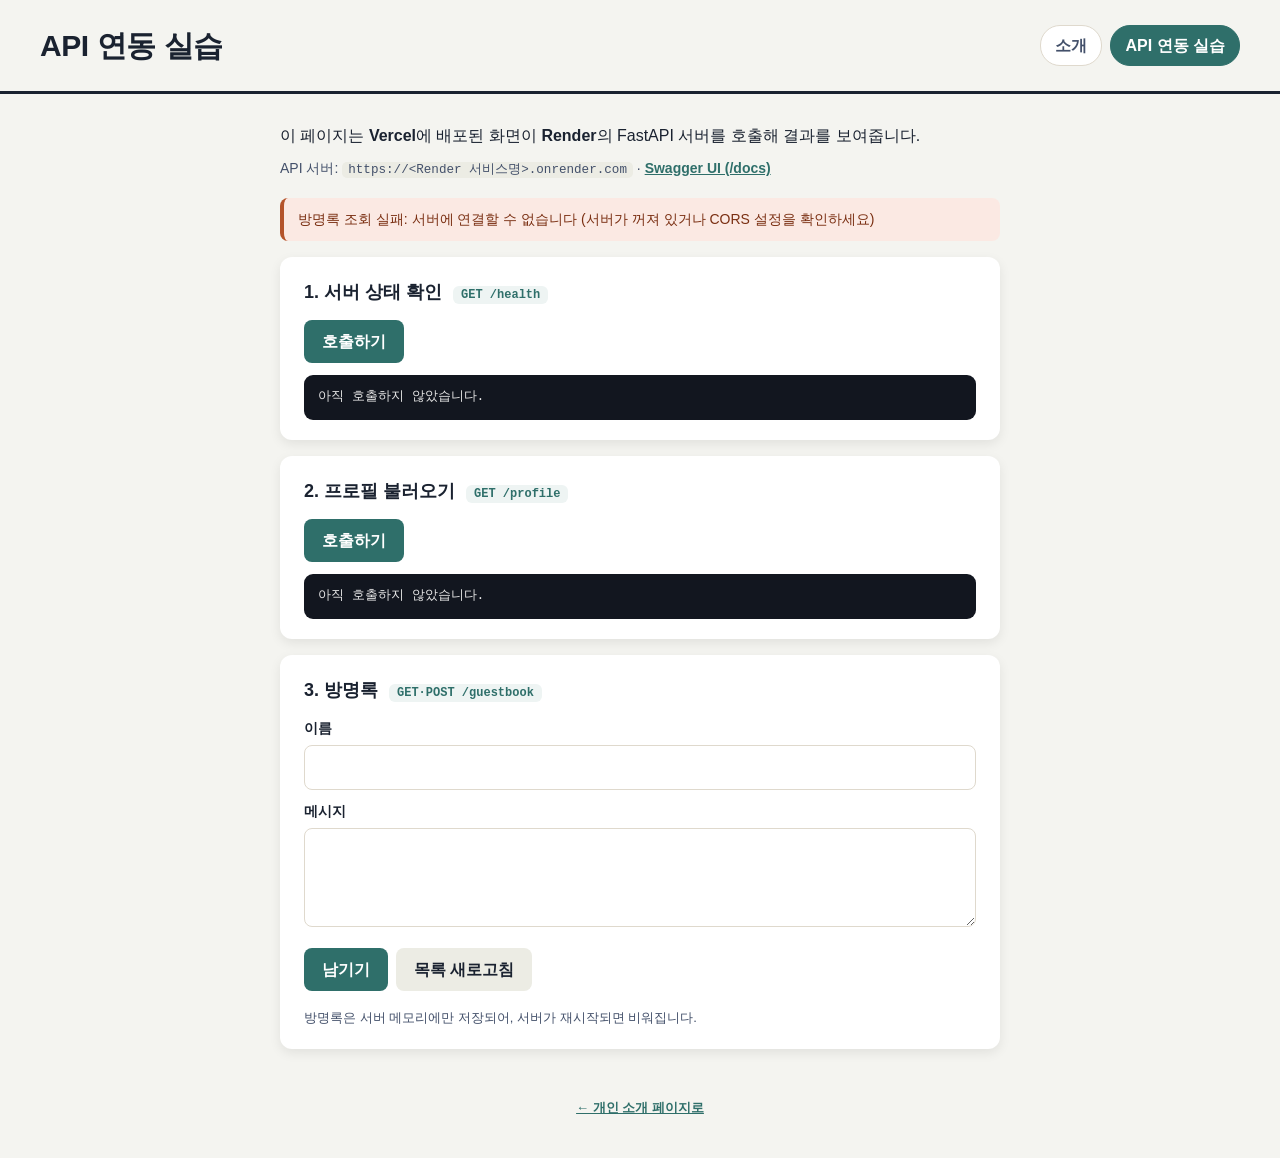
==== frontend/demo.html @ 352fee20 "feat(frontend): API 연동 실습 페이지 - config.js: 접속 주소에 따라 로컬/배포 API 주소 자동 선택 - demo.html/demo.js: /health" ====
<!DOCTYPE html>
<html lang="ko">
<head>
  <meta charset="UTF-8">
  <meta name="viewport" content="width=device-width, initial-scale=1.0">
  <title>API 연동 실습 — 박준우</title>
  <meta name="description" content="FastAPI 백엔드 API를 호출하고 결과를 보여주는 연동 실습 페이지">
  <link rel="stylesheet" href="css/style.css">
</head>
<body>
  <header class="site-header">
    <h1>API 연동 실습</h1>
    <nav aria-label="페이지 이동">
      <a href="index.html">소개</a>
      <a href="demo.html" aria-current="page">API 연동 실습</a>
    </nav>
  </header>

  <main class="page">
    <p class="lead">
      이 페이지는 <strong>Vercel</strong>에 배포된 화면이 <strong>Render</strong>의 FastAPI 서버를 호출해 결과를 보여줍니다.
    </p>
    <p class="endpoint">
      API 서버: <code id="api-base"></code> ·
      <a id="docs-link" href="#" target="_blank" rel="noopener">Swagger UI (/docs)</a>
    </p>

    <!-- 요청 상태 표시 (요청 중 / 성공 / 오류 / 서버 깨우는 중) -->
    <p id="status" class="status" role="status" aria-live="polite">준비됨</p>

    <section class="panel">
      <h2>1. 서버 상태 확인 <span class="method">GET /health</span></h2>
      <button id="btn-health" type="button">호출하기</button>
      <pre id="out-health" class="out" aria-label="서버 상태 응답">아직 호출하지 않았습니다.</pre>
    </section>

    <section class="panel">
      <h2>2. 프로필 불러오기 <span class="method">GET /profile</span></h2>
      <button id="btn-profile" type="button">호출하기</button>
      <pre id="out-profile" class="out" aria-label="프로필 응답">아직 호출하지 않았습니다.</pre>
    </section>

    <section class="panel">
      <h2>3. 방명록 <span class="method">GET·POST /guestbook</span></h2>
      <form id="guestbook-form">
        <label for="gb-name">이름</label>
        <input id="gb-name" name="name" maxlength="20" required autocomplete="off">
        <label for="gb-message">메시지</label>
        <textarea id="gb-message" name="message" maxlength="200" rows="3" required></textarea>
        <div class="row">
          <button type="submit">남기기</button>
          <button id="btn-refresh" type="button" class="secondary">목록 새로고침</button>
        </div>
      </form>
      <ul id="guestbook-list" class="guestbook"></ul>
      <p class="hint">방명록은 서버 메모리에만 저장되어, 서버가 재시작되면 비워집니다.</p>
    </section>
  </main>

  <footer class="site-footer">
    <p><a href="index.html">← 개인 소개 페이지로</a></p>
  </footer>

  <script src="js/config.js"></script>
  <script src="js/demo.js"></script>
</body>
</html>
---- frontend/css/style.css ----
/* 두 페이지(index.html, demo.html) 공용 스타일 */
* { box-sizing: border-box; margin: 0; }

:root {
  --brand: #2f6f6a;
  --brand-dark: #24564f;
  --bg: #f4f4f0;
  --ink: #1a2230;
  --ink-soft: #43506a;
  --card-bg: #ffffff;
  --line: #dfd9cd;
}

body {
  font-family: "Pretendard", -apple-system, BlinkMacSystemFont, "Malgun Gothic",
               "Apple SD Gothic Neo", "Noto Sans KR", sans-serif;
  background: var(--bg);
  color: var(--ink);
  line-height: 1.7;
}

a { color: var(--brand); font-weight: 600; }
a:hover { color: var(--brand-dark); }

/* 헤더 + 내비게이션 */
.site-header {
  display: flex;
  justify-content: space-between;
  align-items: center;
  flex-wrap: wrap;
  gap: 12px;
  padding: 20px 40px;
  border-bottom: 3px solid var(--ink);
}
.site-header h1 { font-size: clamp(22px, 4vw, 30px); letter-spacing: -0.4px; }
.site-header nav { display: flex; gap: 8px; }
.site-header nav a {
  padding: 6px 14px;
  border-radius: 20px;
  text-decoration: none;
  color: var(--ink-soft);
  border: 1px solid var(--line);
  background: var(--card-bg);
}
.site-header nav a:hover { border-color: var(--brand); color: var(--brand); }
.site-header nav a[aria-current="page"] {
  background: var(--brand);
  border-color: var(--brand);
  color: #fff;
}

/* 카드 */
.cards {
  display: flex;
  gap: 20px;
  flex-wrap: wrap;
  justify-content: center;
  align-items: stretch;
  padding: 32px 20px;
  max-width: 1100px;
  margin: 0 auto;
}
.card {
  background: var(--card-bg);
  border-radius: 12px;
  padding: 24px;
  width: 300px;
  text-align: center;
  box-shadow: 0 4px 12px rgba(0, 0, 0, 0.08);
  transition: transform 0.2s;
}
.card:hover { transform: translateY(-6px); }
.card h2 { font-size: 20px; margin: 4px 0; }
.card p { margin: 8px 0; }
.card .role { color: var(--brand); font-weight: 700; }

/* 프로필 이니셜 아바타 (이미지 없이 원형으로 표시) */
.avatar {
  width: 96px;
  height: 96px;
  margin: 0 auto 8px;
  border-radius: 50%;
  background: var(--brand);
  color: #fff;
  font-size: 40px;
  font-weight: 700;
  display: flex;
  align-items: center;
  justify-content: center;
}

/* 관심 분야 태그 */
.tags {
  list-style: none;
  padding: 0;
  margin-top: 12px;
  display: flex;
  gap: 8px;
  flex-wrap: wrap;
  justify-content: center;
}
.tags li {
  padding: 3px 12px;
  border-radius: 16px;
  background: #ecece4;
  color: var(--ink-soft);
  font-size: 14px;
}

/* ── API 연동 실습 페이지 (demo.html) ─────────────────── */
.page { max-width: 760px; margin: 0 auto; padding: 28px 20px 8px; }
.lead { margin-bottom: 8px; }
.endpoint { font-size: 14px; color: var(--ink-soft); word-break: break-all; }
code {
  font-family: "JetBrains Mono", Consolas, monospace;
  background: #ecece4;
  padding: 1px 6px;
  border-radius: 5px;
  font-size: 0.9em;
}

.status {
  position: sticky;
  top: 0;
  z-index: 1;
  margin: 16px 0;
  padding: 10px 14px;
  border-radius: 8px;
  border-left: 4px solid var(--line);
  background: var(--card-bg);
  font-size: 14px;
}
.status.loading { border-color: #e0a86a; background: #fdf3e7; }
.status.ok      { border-color: var(--brand); background: #eef4f3; }
.status.error   { border-color: #b4532a; background: #fbe9e3; color: #7a2f12; }

.panel {
  background: var(--card-bg);
  border-radius: 12px;
  padding: 20px 24px;
  margin: 16px 0;
  box-shadow: 0 4px 12px rgba(0, 0, 0, 0.08);
}
.panel h2 { font-size: 18px; margin-bottom: 12px; }
.method {
  margin-left: 6px;
  font-family: "JetBrains Mono", Consolas, monospace;
  font-size: 12px;
  font-weight: 600;
  color: var(--brand);
  background: #eef4f3;
  padding: 2px 8px;
  border-radius: 6px;
  white-space: nowrap;
}

button {
  font: inherit;
  font-weight: 600;
  padding: 8px 18px;
  border: 0;
  border-radius: 8px;
  background: var(--brand);
  color: #fff;
  cursor: pointer;
}
button:hover { background: var(--brand-dark); }
button.secondary { background: #ecece4; color: var(--ink); }
button.secondary:hover { background: #dfdfd4; }

.out {
  margin-top: 12px;
  padding: 12px 14px;
  background: #12161f;
  color: #e6e6e6;
  border-radius: 9px;
  font-family: "JetBrains Mono", Consolas, monospace;
  font-size: 13px;
  line-height: 1.6;
  overflow-x: auto;
  white-space: pre-wrap;
}

form label { display: block; margin: 10px 0 4px; font-size: 14px; font-weight: 600; }
form input, form textarea {
  width: 100%;
  font: inherit;
  padding: 8px 10px;
  border: 1px solid var(--line);
  border-radius: 8px;
  background: #fff;
}
form input:focus, form textarea:focus { outline: 2px solid var(--brand); border-color: var(--brand); }
form .row { display: flex; gap: 8px; margin-top: 12px; }

.guestbook { list-style: none; padding: 0; margin-top: 16px; }
.guestbook li { padding: 12px 0; border-top: 1px solid var(--line); }
.guestbook .gb-head { display: flex; justify-content: space-between; gap: 8px; flex-wrap: wrap; }
.guestbook time { font-size: 12px; color: var(--ink-soft); }
.guestbook p { margin: 4px 0 0; word-break: break-word; }
.guestbook .empty { color: var(--ink-soft); text-align: center; }
.hint { margin-top: 12px; font-size: 13px; color: var(--ink-soft); }

/* 푸터 */
.site-footer {
  text-align: center;
  padding: 24px 20px 40px;
  font-size: 13px;
  color: var(--ink-soft);
}

@media (max-width: 600px) {
  .site-header { padding: 16px 20px; }
  .card { width: 100%; }
}
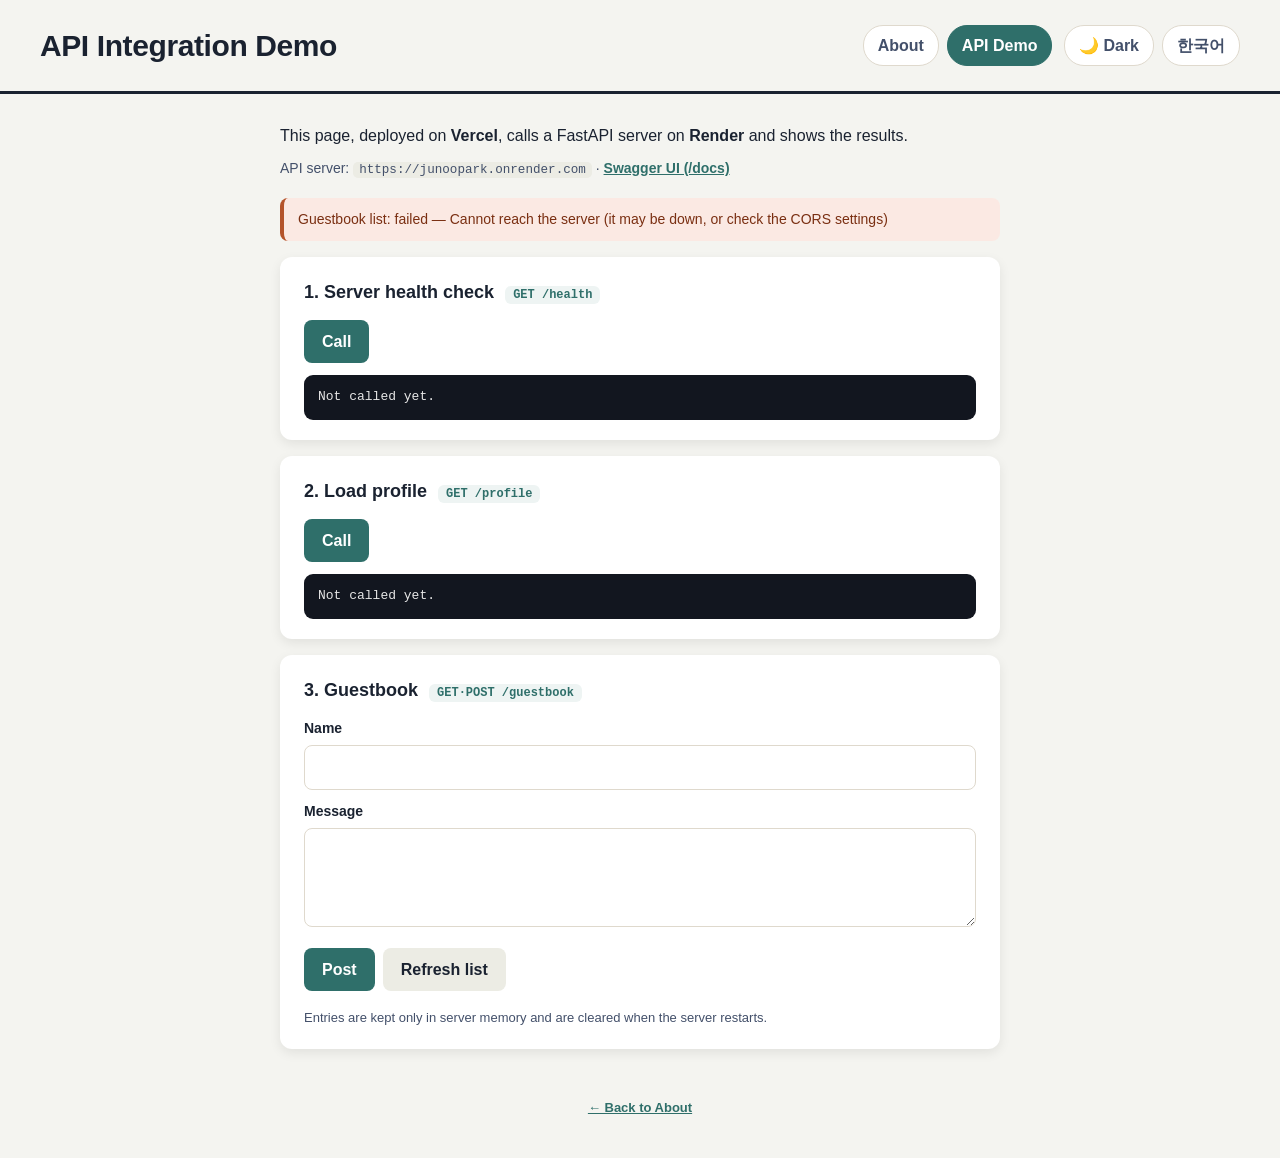
==== commit 3e28673c: "feat(frontend): 다크모드와 한국어/English 전환 - 색상을 CSS 변수(토큰)로 바꾸고 data-theme 로 라이트/다크 전환   (저장된 선택 → OS 설정 " ====
--- a/frontend/demo.html
+++ b/frontend/demo.html
@@ -3,65 +3,74 @@
 <head>
   <meta charset="UTF-8">
   <meta name="viewport" content="width=device-width, initial-scale=1.0">
-  <title>API 연동 실습 — 박준우</title>
-  <meta name="description" content="FastAPI 백엔드 API를 호출하고 결과를 보여주는 연동 실습 페이지">
+  <title data-i18n="demo.title">API 연동 실습 — 박준우</title>
+  <meta name="description" content="FastAPI 백엔드 API를 호출하고 결과를 보여주는 연동 실습 페이지" data-i18n-attr="content:demo.desc">
+  <script src="js/theme-init.js"></script>
   <link rel="stylesheet" href="css/style.css">
 </head>
 <body>
   <header class="site-header">
-    <h1>API 연동 실습</h1>
-    <nav aria-label="페이지 이동">
-      <a href="index.html">소개</a>
-      <a href="demo.html" aria-current="page">API 연동 실습</a>
-    </nav>
+    <h1 data-i18n="demo.h1">API 연동 실습</h1>
+    <div class="header-right">
+      <nav aria-label="페이지 이동" data-i18n-attr="aria-label:nav.aria">
+        <a href="index.html" data-i18n="nav.home">소개</a>
+        <a href="demo.html" aria-current="page" data-i18n="nav.demo">API 연동 실습</a>
+      </nav>
+      <div class="controls">
+        <button id="theme-btn" type="button"><span class="ico" aria-hidden="true"></span><span class="lbl"></span></button>
+        <button id="lang-btn" type="button" data-i18n="lang.other" data-i18n-attr="aria-label:lang.aria">EN</button>
+      </div>
+    </div>
   </header>
 
   <main class="page">
-    <p class="lead">
+    <p class="lead" data-i18n-html="demo.lead">
       이 페이지는 <strong>Vercel</strong>에 배포된 화면이 <strong>Render</strong>의 FastAPI 서버를 호출해 결과를 보여줍니다.
     </p>
     <p class="endpoint">
-      API 서버: <code id="api-base"></code> ·
+      <span data-i18n="demo.apiServer">API 서버:</span> <code id="api-base"></code> ·
       <a id="docs-link" href="#" target="_blank" rel="noopener">Swagger UI (/docs)</a>
     </p>
 
-    <!-- 요청 상태 표시 (요청 중 / 성공 / 오류 / 서버 깨우는 중) -->
+    <!-- 요청 상태 표시 (요청 중 / 성공 / 오류 / 서버 깨우는 중). 문구는 demo.js 가 채운다 -->
     <p id="status" class="status" role="status" aria-live="polite">준비됨</p>
 
     <section class="panel">
-      <h2>1. 서버 상태 확인 <span class="method">GET /health</span></h2>
-      <button id="btn-health" type="button">호출하기</button>
-      <pre id="out-health" class="out" aria-label="서버 상태 응답">아직 호출하지 않았습니다.</pre>
+      <h2><span data-i18n="demo.p1.title">1. 서버 상태 확인</span> <span class="method">GET /health</span></h2>
+      <button id="btn-health" type="button" data-i18n="demo.call">호출하기</button>
+      <pre id="out-health" class="out" data-i18n="demo.out.empty" data-i18n-attr="aria-label:demo.out.healthAria">아직 호출하지 않았습니다.</pre>
     </section>
 
     <section class="panel">
-      <h2>2. 프로필 불러오기 <span class="method">GET /profile</span></h2>
-      <button id="btn-profile" type="button">호출하기</button>
-      <pre id="out-profile" class="out" aria-label="프로필 응답">아직 호출하지 않았습니다.</pre>
+      <h2><span data-i18n="demo.p2.title">2. 프로필 불러오기</span> <span class="method">GET /profile</span></h2>
+      <button id="btn-profile" type="button" data-i18n="demo.call">호출하기</button>
+      <pre id="out-profile" class="out" data-i18n="demo.out.empty" data-i18n-attr="aria-label:demo.out.profileAria">아직 호출하지 않았습니다.</pre>
     </section>
 
     <section class="panel">
-      <h2>3. 방명록 <span class="method">GET·POST /guestbook</span></h2>
+      <h2><span data-i18n="demo.p3.title">3. 방명록</span> <span class="method">GET·POST /guestbook</span></h2>
       <form id="guestbook-form">
-        <label for="gb-name">이름</label>
+        <label for="gb-name" data-i18n="demo.form.name">이름</label>
         <input id="gb-name" name="name" maxlength="20" required autocomplete="off">
-        <label for="gb-message">메시지</label>
+        <label for="gb-message" data-i18n="demo.form.message">메시지</label>
         <textarea id="gb-message" name="message" maxlength="200" rows="3" required></textarea>
         <div class="row">
-          <button type="submit">남기기</button>
-          <button id="btn-refresh" type="button" class="secondary">목록 새로고침</button>
+          <button type="submit" data-i18n="demo.form.submit">남기기</button>
+          <button id="btn-refresh" type="button" class="secondary" data-i18n="demo.form.refresh">목록 새로고침</button>
         </div>
       </form>
       <ul id="guestbook-list" class="guestbook"></ul>
-      <p class="hint">방명록은 서버 메모리에만 저장되어, 서버가 재시작되면 비워집니다.</p>
+      <p class="hint" data-i18n="demo.hint">방명록은 서버 메모리에만 저장되어, 서버가 재시작되면 비워집니다.</p>
     </section>
   </main>
 
   <footer class="site-footer">
-    <p><a href="index.html">← 개인 소개 페이지로</a></p>
+    <p><a href="index.html" data-i18n="demo.back">← 개인 소개 페이지로</a></p>
   </footer>
 
   <script src="js/config.js"></script>
+  <script src="js/i18n.js"></script>
+  <script src="js/main.js"></script>
   <script src="js/demo.js"></script>
 </body>
 </html>
--- a/frontend/css/style.css
+++ b/frontend/css/style.css
@@ -1,14 +1,52 @@
 /* 두 페이지(index.html, demo.html) 공용 스타일 */
 * { box-sizing: border-box; margin: 0; }
 
+/* ── 색상 토큰: 라이트(기본) ─────────────────────────── */
 :root {
-  --brand: #2f6f6a;
-  --brand-dark: #24564f;
+  color-scheme: light;
   --bg: #f4f4f0;
   --ink: #1a2230;
   --ink-soft: #43506a;
   --card-bg: #ffffff;
   --line: #dfd9cd;
+  --brand: #2f6f6a;
+  --brand-hover: #24564f;
+  --on-brand: #ffffff;       /* brand 색 배경 위의 글자색 */
+  --chip-bg: #ecece4;
+  --chip-hover: #dfdfd4;
+  --input-bg: #ffffff;
+  --shadow: rgba(0, 0, 0, 0.08);
+  --loading-bg: #fdf3e7;
+  --loading-line: #e0a86a;
+  --ok-bg: #eef4f3;
+  --err-bg: #fbe9e3;
+  --err-line: #b4532a;
+  --err-ink: #7a2f12;
+  --out-bg: #12161f;
+}
+
+/* ── 색상 토큰: 다크 (theme-init.js / main.js 가 data-theme 을 정한다) ── */
+:root[data-theme="dark"] {
+  color-scheme: dark;
+  --bg: #12151a;
+  --ink: #e8eaee;
+  --ink-soft: #a3adbd;
+  --card-bg: #1c2128;
+  --line: #333b47;
+  --brand: #6cc4bb;
+  --brand-hover: #8fd6cf;
+  --on-brand: #0d1a19;
+  --chip-bg: #2a313c;
+  --chip-hover: #364050;
+  --input-bg: #12151a;
+  --shadow: rgba(0, 0, 0, 0.45);
+  --loading-bg: #33291a;
+  --loading-line: #b8874a;
+  --ok-bg: #17302d;
+  --err-bg: #3a1f18;
+  --err-line: #e08a6a;
+  --err-ink: #f5c6b5;
+  --out-bg: #0a0d12;
 }
 
 body {
@@ -17,12 +55,13 @@
   background: var(--bg);
   color: var(--ink);
   line-height: 1.7;
+  transition: background-color 0.2s, color 0.2s;
 }
 
 a { color: var(--brand); font-weight: 600; }
-a:hover { color: var(--brand-dark); }
-
-/* 헤더 + 내비게이션 */
+a:hover { color: var(--brand-hover); }
+
+/* 헤더 + 내비게이션 + 테마/언어 버튼 */
 .site-header {
   display: flex;
   justify-content: space-between;
@@ -33,20 +72,35 @@
   border-bottom: 3px solid var(--ink);
 }
 .site-header h1 { font-size: clamp(22px, 4vw, 30px); letter-spacing: -0.4px; }
+.header-right { display: flex; align-items: center; gap: 12px; flex-wrap: wrap; }
 .site-header nav { display: flex; gap: 8px; }
-.site-header nav a {
+.site-header nav a,
+.controls button {
   padding: 6px 14px;
   border-radius: 20px;
   text-decoration: none;
   color: var(--ink-soft);
   border: 1px solid var(--line);
   background: var(--card-bg);
-}
-.site-header nav a:hover { border-color: var(--brand); color: var(--brand); }
+  font: inherit;
+  font-weight: 600;
+  line-height: 1.7;
+  cursor: pointer;
+}
+.site-header nav a:hover,
+.controls button:hover { border-color: var(--brand); color: var(--brand); background: var(--card-bg); }
 .site-header nav a[aria-current="page"] {
   background: var(--brand);
   border-color: var(--brand);
-  color: #fff;
+  color: var(--on-brand);
+}
+.controls { display: flex; gap: 8px; }
+.controls .ico { margin-right: 4px; }
+
+/* 키보드 이동 시 포커스 표시 */
+a:focus-visible, button:focus-visible, input:focus-visible, textarea:focus-visible {
+  outline: 2px solid var(--brand);
+  outline-offset: 2px;
 }
 
 /* 카드 */
@@ -66,8 +120,8 @@
   padding: 24px;
   width: 300px;
   text-align: center;
-  box-shadow: 0 4px 12px rgba(0, 0, 0, 0.08);
-  transition: transform 0.2s;
+  box-shadow: 0 4px 12px var(--shadow);
+  transition: transform 0.2s, background-color 0.2s;
 }
 .card:hover { transform: translateY(-6px); }
 .card h2 { font-size: 20px; margin: 4px 0; }
@@ -81,7 +135,7 @@
   margin: 0 auto 8px;
   border-radius: 50%;
   background: var(--brand);
-  color: #fff;
+  color: var(--on-brand);
   font-size: 40px;
   font-weight: 700;
   display: flex;
@@ -102,7 +156,7 @@
 .tags li {
   padding: 3px 12px;
   border-radius: 16px;
-  background: #ecece4;
+  background: var(--chip-bg);
   color: var(--ink-soft);
   font-size: 14px;
 }
@@ -113,7 +167,7 @@
 .endpoint { font-size: 14px; color: var(--ink-soft); word-break: break-all; }
 code {
   font-family: "JetBrains Mono", Consolas, monospace;
-  background: #ecece4;
+  background: var(--chip-bg);
   padding: 1px 6px;
   border-radius: 5px;
   font-size: 0.9em;
@@ -130,16 +184,17 @@
   background: var(--card-bg);
   font-size: 14px;
 }
-.status.loading { border-color: #e0a86a; background: #fdf3e7; }
-.status.ok      { border-color: var(--brand); background: #eef4f3; }
-.status.error   { border-color: #b4532a; background: #fbe9e3; color: #7a2f12; }
+.status.loading { border-color: var(--loading-line); background: var(--loading-bg); }
+.status.ok      { border-color: var(--brand); background: var(--ok-bg); }
+.status.error   { border-color: var(--err-line); background: var(--err-bg); color: var(--err-ink); }
 
 .panel {
   background: var(--card-bg);
   border-radius: 12px;
   padding: 20px 24px;
   margin: 16px 0;
-  box-shadow: 0 4px 12px rgba(0, 0, 0, 0.08);
+  box-shadow: 0 4px 12px var(--shadow);
+  transition: background-color 0.2s;
 }
 .panel h2 { font-size: 18px; margin-bottom: 12px; }
 .method {
@@ -148,30 +203,30 @@
   font-size: 12px;
   font-weight: 600;
   color: var(--brand);
-  background: #eef4f3;
+  background: var(--ok-bg);
   padding: 2px 8px;
   border-radius: 6px;
   white-space: nowrap;
 }
 
-button {
+.panel button, .panel form button {
   font: inherit;
   font-weight: 600;
   padding: 8px 18px;
   border: 0;
   border-radius: 8px;
   background: var(--brand);
-  color: #fff;
+  color: var(--on-brand);
   cursor: pointer;
 }
-button:hover { background: var(--brand-dark); }
-button.secondary { background: #ecece4; color: var(--ink); }
-button.secondary:hover { background: #dfdfd4; }
+.panel button:hover { background: var(--brand-hover); }
+.panel button.secondary { background: var(--chip-bg); color: var(--ink); }
+.panel button.secondary:hover { background: var(--chip-hover); }
 
 .out {
   margin-top: 12px;
   padding: 12px 14px;
-  background: #12161f;
+  background: var(--out-bg);
   color: #e6e6e6;
   border-radius: 9px;
   font-family: "JetBrains Mono", Consolas, monospace;
@@ -188,9 +243,10 @@
   padding: 8px 10px;
   border: 1px solid var(--line);
   border-radius: 8px;
-  background: #fff;
-}
-form input:focus, form textarea:focus { outline: 2px solid var(--brand); border-color: var(--brand); }
+  background: var(--input-bg);
+  color: var(--ink);
+}
+form input:focus, form textarea:focus { border-color: var(--brand); }
 form .row { display: flex; gap: 8px; margin-top: 12px; }
 
 .guestbook { list-style: none; padding: 0; margin-top: 16px; }
@@ -213,3 +269,7 @@
   .site-header { padding: 16px 20px; }
   .card { width: 100%; }
 }
+
+@media (prefers-reduced-motion: reduce) {
+  * { transition: none !important; }
+}
